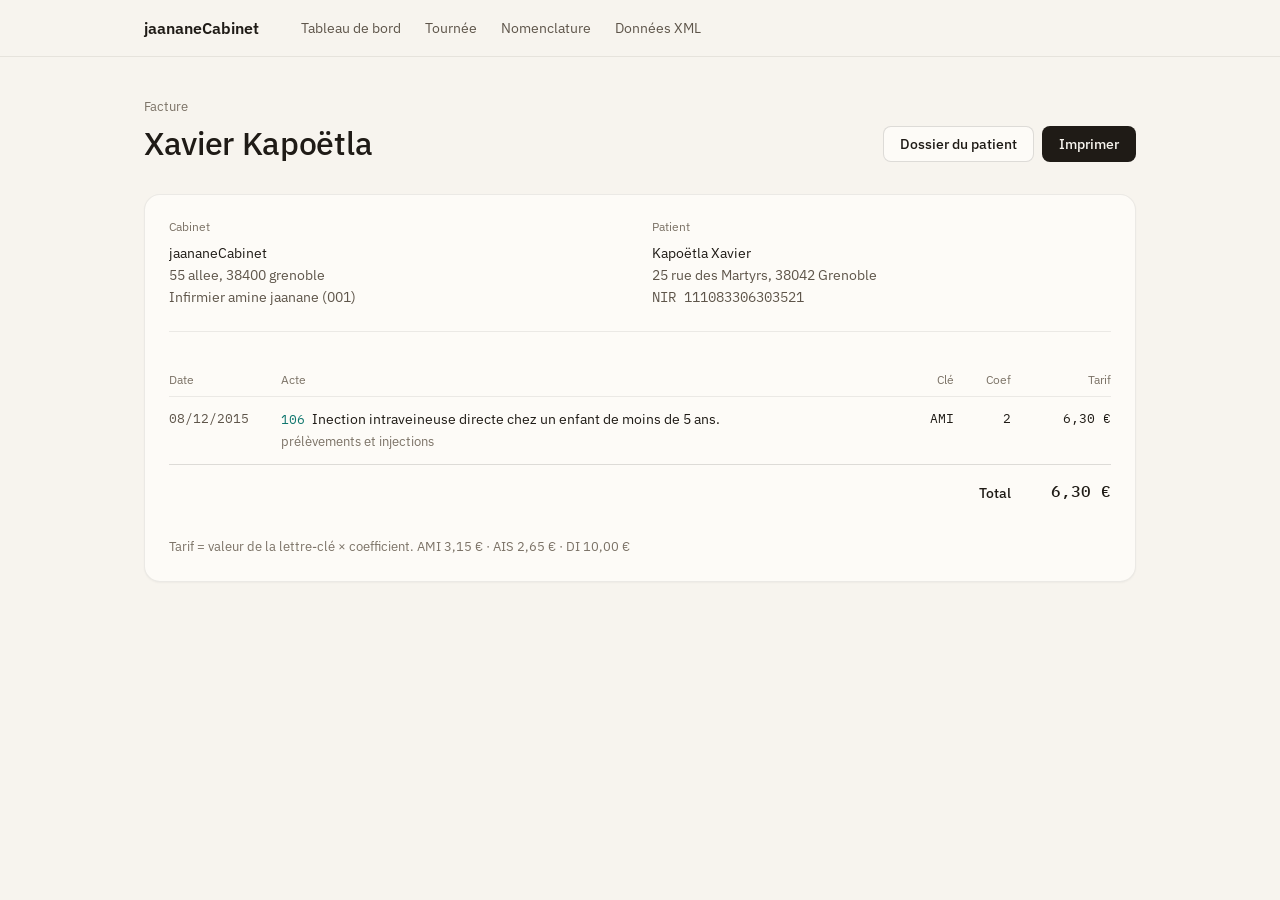
==== data/html/facture-111083306303521.html @ cecd2a04 "Tableau de bord, factures et nomenclature - index.html : chiffres du cabinet, montant par patient, a" ====
<!DOCTYPE html>
<html lang="fr">
<head>
<meta http-equiv="Content-Type" content="text/html; charset=UTF-8">
<meta name="viewport" content="width=device-width, initial-scale=1">
<title>Facture</title>
<link rel="preconnect" href="https://fonts.googleapis.com">
<link rel="preconnect" href="https://fonts.gstatic.com" crossorigin="">
<link rel="stylesheet" href="https://fonts.googleapis.com/css2?family=IBM+Plex+Mono:wght@400;500&amp;family=IBM+Plex+Sans:wght@400;500&amp;display=swap">
<link rel="stylesheet" href="../css/commun.css">
<link rel="stylesheet" href="../css/facture.css">
</head>
<body>
<header class="barre"><div class="barre-contenu">
<a class="marque" href="index.html">jaananeCabinet</a><nav class="nav" aria-label="Navigation principale"><a href="index.html">Tableau de bord</a><a href="infirmier.html">Tournée</a><a href="nomenclature.html">Nomenclature</a><a href="../xml/cabinet.xml">Données XML</a></nav>
</div></header><main class="page"><header class="entete entete-actions"><div>
<p class="surtitre">Facture</p>
<h1>Xavier Kapoëtla</h1>
</div>
<div class="actions">
<a class="bouton bouton-secondaire" href="patient-111083306303521.html">Dossier du patient</a><button class="bouton" type="button" onclick="window.print()">Imprimer</button>
</div></header><section class="carte"><div class="parties">
<div>
<h2>Cabinet</h2>
<p>jaananeCabinet</p>
<p class="secondaire">55 allee, 38400 grenoble</p>
<p class="secondaire">Infirmier amine jaanane (001)</p>
</div>
<div>
<h2>Patient</h2>
<p>Kapoëtla Xavier</p>
<p class="secondaire">25 rue des Martyrs, 38042 Grenoble</p>
<p class="secondaire mono">NIR 111083306303521</p>
</div>
</div>
<div class="defilement"><table class="lignes">
<thead><tr>
<th scope="col">Date</th>
<th scope="col">Acte</th>
<th scope="col" class="nombre">Clé</th>
<th scope="col" class="nombre">Coef</th>
<th scope="col" class="nombre">Tarif</th>
</tr></thead>
<tbody><tr>
<td class="date"><time datetime="2015-12-08">08/12/2015</time></td>
<td>
<span class="acte-intitule"><span class="mono">106</span> Inection intraveineuse directe chez un enfant de moins de 5 ans.</span><span class="acte-type">prélèvements et injections</span>
</td>
<td class="nombre">AMI</td>
<td class="nombre">2</td>
<td class="nombre">6,30 €</td>
</tr></tbody>
<tfoot><tr>
<th scope="row" colspan="4">Total</th>
<td class="nombre total">6,30 €</td>
</tr></tfoot>
</table></div>
<p class="note">Tarif = valeur de la lettre-clé × coefficient. AMI 3,15 € · AIS 2,65 € · DI 10,00 €</p></section></main>
</body>
</html>
---- data/css/commun.css ----
/* Styles partagés par toutes les pages du cabinet */

:root {
    --fond: #f7f4ee;
    --carte: #fdfbf7;
    --releve: #efe9df;
    --trait: rgba(31, 27, 22, 0.08);
    --trait-fort: rgba(31, 27, 22, 0.14);
    --texte: #1f1b16;
    --texte-2: #5e554a;
    --texte-3: #7b7266;
    --accent: #0f766e;
    --accent-fond: rgba(15, 118, 110, 0.07);
    --accent-trait: rgba(15, 118, 110, 0.2);
    --ombre: 0 1px 2px rgba(0, 0, 0, 0.04);

    --police: "IBM Plex Sans", system-ui, -apple-system, "Segoe UI", sans-serif;
    --mono: "IBM Plex Mono", ui-monospace, "Cascadia Mono", Consolas, monospace;
    --courbe: cubic-bezier(0.22, 1, 0.36, 1);
    --largeur: 1040px;

    color-scheme: light dark;
}

@media (prefers-color-scheme: dark) {
    :root {
        --fond: #161513;
        --carte: #1c1a18;
        --releve: #262421;
        --trait: rgba(239, 233, 222, 0.08);
        --trait-fort: rgba(239, 233, 222, 0.14);
        --texte: #efe9de;
        --texte-2: #aaa398;
        --texte-3: #8a847a;
        --accent: #5fc4b6;
        --accent-fond: rgba(95, 196, 182, 0.1);
        --accent-trait: rgba(95, 196, 182, 0.24);
        --ombre: none;
    }
}

*,
*::before,
*::after {
    box-sizing: border-box;
    margin: 0;
    padding: 0;
}

body {
    font-family: var(--police);
    font-size: 15px;
    line-height: 22px;
    color: var(--texte);
    background: var(--fond);
    -webkit-font-smoothing: antialiased;
}

/* Liens */

a {
    color: inherit;
    text-decoration: none;
    border-radius: 4px;
    transition: color 150ms var(--courbe), background-color 150ms var(--courbe);
}

a:hover {
    color: var(--accent);
}

a:focus-visible,
button:focus-visible {
    outline: 2px solid var(--accent);
    outline-offset: 2px;
}

/* Barre du haut */

.barre {
    border-bottom: 1px solid var(--trait);
    background: var(--fond);
}

.barre-contenu {
    display: flex;
    align-items: center;
    gap: 32px;
    max-width: var(--largeur);
    min-height: 56px;
    margin: 0 auto;
    padding: 0 24px;
}

.marque {
    flex: none;
    font-size: 16px;
    line-height: 1;
    font-weight: 600;
}

.nav {
    display: flex;
    gap: 4px;
    font-size: 14px;
    line-height: 20px;
    color: var(--texte-2);
}

.nav a {
    padding: 6px 10px;
    border-radius: 8px;
    white-space: nowrap;
}

.nav a:hover {
    color: var(--texte);
    background: var(--releve);
}

.nav a[aria-current="page"] {
    font-weight: 500;
    color: var(--texte);
    background: var(--releve);
}

/* Page */

.page {
    max-width: var(--largeur);
    margin: 0 auto;
    padding: 40px 24px 96px;
}

.entete {
    margin-bottom: 32px;
}

.entete-actions {
    display: flex;
    flex-wrap: wrap;
    align-items: flex-end;
    justify-content: space-between;
    gap: 16px 24px;
}

.surtitre {
    margin-bottom: 8px;
    font-size: 13px;
    line-height: 20px;
    color: var(--texte-3);
}

h1 {
    font-size: 32px;
    line-height: 1.15;
    font-weight: 500;
    letter-spacing: -0.01em;
}

.resume {
    margin-top: 8px;
    color: var(--texte-2);
    font-variant-numeric: tabular-nums;
}

.resume strong {
    font-weight: 500;
    color: var(--accent);
}

.nir {
    margin-top: 8px;
    font-family: var(--mono);
    font-size: 13px;
    line-height: 20px;
    color: var(--texte-2);
    font-variant-numeric: tabular-nums;
}

h2 {
    font-size: 16px;
    line-height: 24px;
    font-weight: 500;
}

h3 {
    margin-bottom: 4px;
    font-size: 13px;
    line-height: 20px;
    font-weight: 500;
    color: var(--texte-2);
}

.meta {
    font-family: var(--mono);
    font-size: 12px;
    line-height: 16px;
    color: var(--texte-3);
    font-variant-numeric: tabular-nums;
    white-space: nowrap;
}

.mono {
    font-family: var(--mono);
    font-variant-numeric: tabular-nums;
}

.secondaire {
    color: var(--texte-2);
}

/* Cartes */

.carte {
    padding: 24px;
    background: var(--carte);
    border: 1px solid var(--trait);
    border-radius: 16px;
    box-shadow: var(--ombre);
}

.carte + .carte {
    margin-top: 16px;
}

.carte > h2,
.carte-titre {
    margin-bottom: 16px;
}

.carte-titre {
    display: flex;
    flex-wrap: wrap;
    align-items: baseline;
    justify-content: space-between;
    gap: 4px 16px;
}

/* Liste clé : valeur */

.fiche {
    display: grid;
    grid-template-columns: 96px 1fr;
    gap: 8px 16px;
    font-size: 14px;
    line-height: 20px;
}

.fiche dt {
    color: var(--texte-3);
}

/* Boutons */

.actions {
    display: flex;
    flex-wrap: wrap;
    gap: 8px;
}

.bouton {
    display: inline-flex;
    align-items: center;
    height: 36px;
    padding: 0 16px;
    font: inherit;
    font-size: 14px;
    font-weight: 500;
    color: var(--fond);
    background: var(--texte);
    border: 1px solid transparent;
    border-radius: 8px;
    cursor: pointer;
    transition: opacity 150ms var(--courbe), transform 150ms var(--courbe);
}

.bouton:hover {
    color: var(--fond);
    opacity: 0.88;
}

.bouton:active {
    transform: scale(0.98);
}

.bouton-secondaire {
    color: var(--texte);
    background: var(--carte);
    border-color: var(--trait-fort);
}

.bouton-secondaire:hover {
    color: var(--texte);
    background: var(--releve);
    opacity: 1;
}

/* Tableaux */

.defilement {
    overflow-x: auto;
}

table {
    width: 100%;
    border-collapse: collapse;
    font-size: 14px;
    line-height: 20px;
}

th {
    padding: 8px 16px 8px 0;
    text-align: left;
    font-size: 12px;
    line-height: 16px;
    font-weight: 400;
    color: var(--texte-3);
    border-bottom: 1px solid var(--trait);
}

td {
    padding: 12px 16px 12px 0;
    vertical-align: top;
    border-bottom: 1px solid var(--trait);
}

th:last-child,
td:last-child {
    padding-right: 0;
}

tbody tr:last-child td {
    border-bottom: none;
}

.date {
    font-family: var(--mono);
    font-size: 13px;
    color: var(--texte-2);
    font-variant-numeric: tabular-nums;
    white-space: nowrap;
}

.montant,
.nombre {
    text-align: right;
    font-variant-numeric: tabular-nums;
    white-space: nowrap;
}

td.montant {
    font-family: var(--mono);
    font-size: 13px;
}

/* Actes et code NGAP (signature) */

.actes {
    display: grid;
    gap: 8px;
    list-style: none;
}

.actes li {
    display: flex;
    align-items: baseline;
    gap: 12px;
}

.code {
    flex: none;
    display: inline-block;
    min-width: 120px;
    padding: 2px 6px;
    font-family: var(--mono);
    font-size: 12px;
    line-height: 16px;
    color: var(--accent);
    background: var(--accent-fond);
    border: 1px solid var(--accent-trait);
    border-radius: 4px;
    font-variant-numeric: tabular-nums;
    white-space: nowrap;
}

/* Petits écrans */

@media (max-width: 720px) {
    .barre-contenu {
        flex-wrap: wrap;
        gap: 0;
        padding: 12px 16px 8px;
    }

    .marque {
        width: 100%;
        padding: 4px 0 8px;
    }

    .nav {
        margin: 0 -10px;
        overflow-x: auto;
    }

    .page {
        padding: 24px 16px 64px;
    }

    h1 {
        font-size: 28px;
    }

    .carte {
        padding: 20px;
        border-radius: 12px;
    }

    .fiche {
        grid-template-columns: 80px 1fr;
    }

    .actes li {
        flex-direction: column;
        gap: 4px;
    }

    .code {
        min-width: 0;
    }
}

/* Impression */

@media print {
    :root {
        --fond: #ffffff;
        --carte: #ffffff;
        --ombre: none;
    }

    .barre,
    .actions {
        display: none;
    }

    .page {
        max-width: none;
        padding: 0;
    }

    .carte {
        break-inside: avoid;
    }
}
---- data/css/facture.css ----
/* Facture d'un patient (data/xslt/facture.xsl) ; la base est dans commun.css */

.parties {
    display: grid;
    grid-template-columns: 1fr 1fr;
    gap: 24px;
    margin-bottom: 32px;
    padding-bottom: 24px;
    border-bottom: 1px solid var(--trait);
    font-size: 14px;
    line-height: 20px;
}

.parties h2 {
    margin-bottom: 8px;
    font-size: 12px;
    line-height: 16px;
    font-weight: 400;
    color: var(--texte-3);
}

.parties p + p {
    margin-top: 2px;
}

.lignes th:first-child,
.lignes td:first-child {
    width: 112px;
}

.acte-intitule {
    display: block;
}

.acte-intitule .mono {
    margin-right: 4px;
    font-size: 13px;
    color: var(--accent);
}

.acte-type {
    display: block;
    margin-top: 2px;
    font-size: 13px;
    color: var(--texte-3);
}

.lignes td.nombre {
    font-family: var(--mono);
    font-size: 13px;
}

.lignes tfoot th,
.lignes tfoot td {
    padding-top: 16px;
    border-top: 1px solid var(--trait-fort);
    border-bottom: none;
    font-size: 14px;
    font-weight: 500;
    color: var(--texte);
    text-align: right;
}

.lignes tfoot td.total {
    font-size: 16px;
}

.note {
    margin-top: 24px;
    font-size: 13px;
    line-height: 20px;
    color: var(--texte-3);
}

@media (max-width: 600px) {
    .parties {
        grid-template-columns: 1fr;
    }

    .lignes {
        min-width: 560px;
    }
}
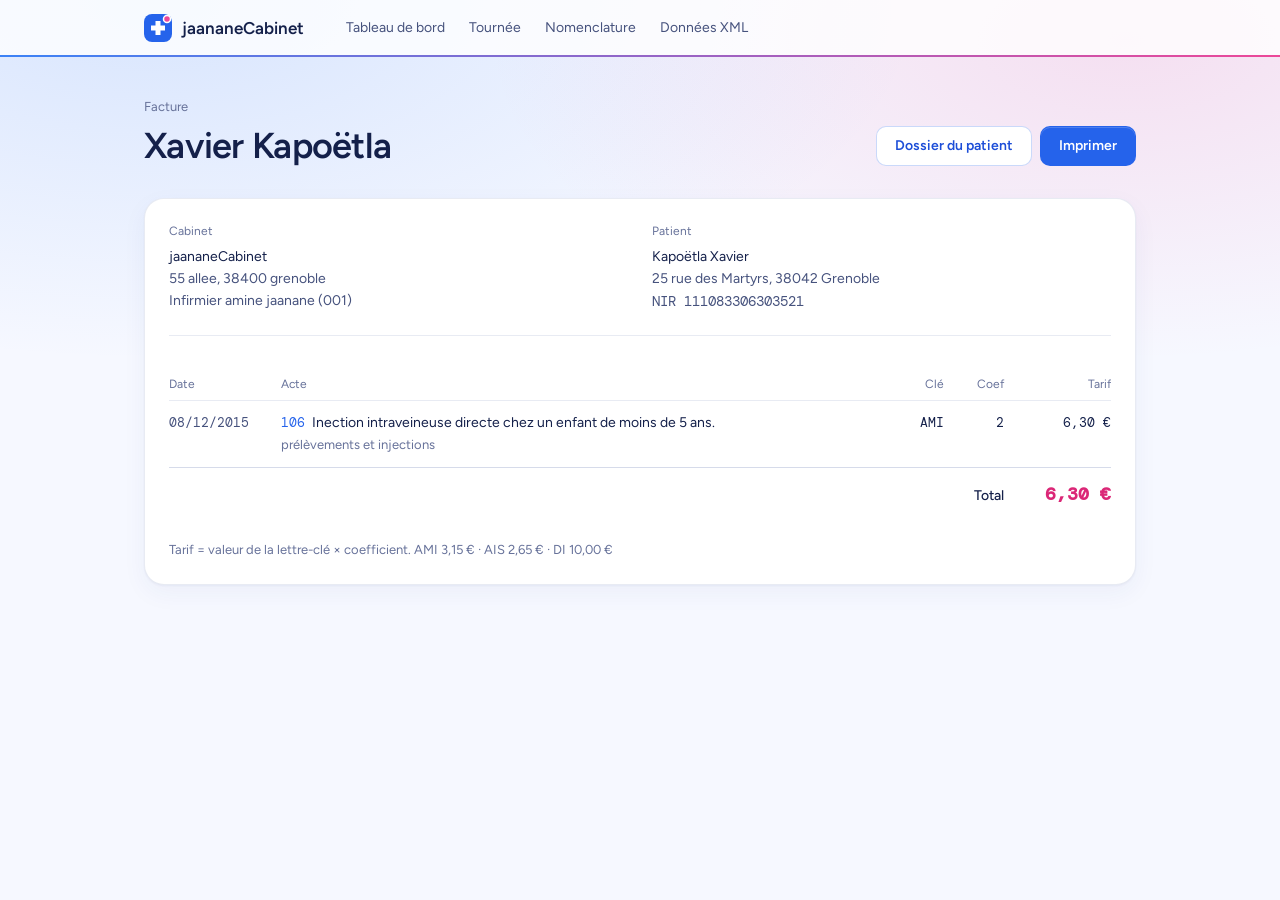
==== commit 87c9ef3a: "Nouvelle palette claire bleu et rose Thème toujours clair, bleu pour la navigation et les codes d'ac" ====
--- a/data/html/facture-111083306303521.html
+++ b/data/html/facture-111083306303521.html
@@ -6,13 +6,13 @@
 <title>Facture</title>
 <link rel="preconnect" href="https://fonts.googleapis.com">
 <link rel="preconnect" href="https://fonts.gstatic.com" crossorigin="">
-<link rel="stylesheet" href="https://fonts.googleapis.com/css2?family=IBM+Plex+Mono:wght@400;500&amp;family=IBM+Plex+Sans:wght@400;500&amp;display=swap">
+<link rel="stylesheet" href="https://fonts.googleapis.com/css2?family=DM+Mono:wght@400;500&amp;family=Figtree:wght@400;500;600&amp;display=swap">
 <link rel="stylesheet" href="../css/commun.css">
 <link rel="stylesheet" href="../css/facture.css">
 </head>
 <body>
 <header class="barre"><div class="barre-contenu">
-<a class="marque" href="index.html">jaananeCabinet</a><nav class="nav" aria-label="Navigation principale"><a href="index.html">Tableau de bord</a><a href="infirmier.html">Tournée</a><a href="nomenclature.html">Nomenclature</a><a href="../xml/cabinet.xml">Données XML</a></nav>
+<a class="marque" href="index.html"><svg class="logo" width="28" height="28" viewBox="0 0 28 28" aria-hidden="true"><rect width="28" height="28" rx="8" fill="#2563eb"></rect><path d="M11.5 7h5v4.5H21v5h-4.5V21h-5v-4.5H7v-5h4.5z" fill="#ffffff"></path><circle cx="23" cy="5" r="3.5" fill="#ec4899" stroke="#ffffff" stroke-width="1.5"></circle></svg><span>jaananeCabinet</span></a><nav class="nav" aria-label="Navigation principale"><a href="index.html">Tableau de bord</a><a href="infirmier.html">Tournée</a><a href="nomenclature.html">Nomenclature</a><a href="../xml/cabinet.xml">Données XML</a></nav>
 </div></header><main class="page"><header class="entete entete-actions"><div>
 <p class="surtitre">Facture</p>
 <h1>Xavier Kapoëtla</h1>
--- a/data/css/commun.css
+++ b/data/css/commun.css
@@ -1,42 +1,37 @@
 /* Styles partagés par toutes les pages du cabinet */
 
+/* Palette claire bleu et rose, toujours en thème clair */
 :root {
-    --fond: #f7f4ee;
-    --carte: #fdfbf7;
-    --releve: #efe9df;
-    --trait: rgba(31, 27, 22, 0.08);
-    --trait-fort: rgba(31, 27, 22, 0.14);
-    --texte: #1f1b16;
-    --texte-2: #5e554a;
-    --texte-3: #7b7266;
-    --accent: #0f766e;
-    --accent-fond: rgba(15, 118, 110, 0.07);
-    --accent-trait: rgba(15, 118, 110, 0.2);
-    --ombre: 0 1px 2px rgba(0, 0, 0, 0.04);
-
-    --police: "IBM Plex Sans", system-ui, -apple-system, "Segoe UI", sans-serif;
-    --mono: "IBM Plex Mono", ui-monospace, "Cascadia Mono", Consolas, monospace;
+    --fond: #f6f8ff;
+    --carte: #ffffff;
+    --releve: #edf2ff;
+    --trait: rgba(30, 58, 138, 0.1);
+    --trait-fort: rgba(30, 58, 138, 0.18);
+    --texte: #14204a;
+    --texte-2: #46527d;
+    --texte-3: #67729a;
+
+    /* Bleu : couleur principale (navigation, boutons, codes d'actes) */
+    --accent: #2563eb;
+    --accent-fonce: #1d4ed8;
+    --accent-fond: #eaf1ff;
+    --accent-trait: rgba(37, 99, 235, 0.24);
+
+    /* Rose : mises en avant (montants, totaux, actes réalisés) */
+    --rose: #db2777;
+    --rose-vif: #ec4899;
+    --rose-fond: #fdebf4;
+    --rose-trait: rgba(219, 39, 119, 0.24);
+
+    --degrade: linear-gradient(90deg, #3b82f6, #ec4899);
+    --ombre: 0 1px 2px rgba(30, 58, 138, 0.05), 0 8px 24px rgba(30, 58, 138, 0.05);
+
+    --police: "Figtree", system-ui, -apple-system, "Segoe UI", sans-serif;
+    --mono: "DM Mono", ui-monospace, "Cascadia Mono", Consolas, monospace;
     --courbe: cubic-bezier(0.22, 1, 0.36, 1);
     --largeur: 1040px;
 
-    color-scheme: light dark;
-}
-
-@media (prefers-color-scheme: dark) {
-    :root {
-        --fond: #161513;
-        --carte: #1c1a18;
-        --releve: #262421;
-        --trait: rgba(239, 233, 222, 0.08);
-        --trait-fort: rgba(239, 233, 222, 0.14);
-        --texte: #efe9de;
-        --texte-2: #aaa398;
-        --texte-3: #8a847a;
-        --accent: #5fc4b6;
-        --accent-fond: rgba(95, 196, 182, 0.1);
-        --accent-trait: rgba(95, 196, 182, 0.24);
-        --ombre: none;
-    }
+    color-scheme: light;
 }
 
 *,
@@ -52,7 +47,12 @@
     font-size: 15px;
     line-height: 22px;
     color: var(--texte);
-    background: var(--fond);
+    /* Lavis bleu puis rose en haut de page, qui se fond dans le fond */
+    background:
+        radial-gradient(ellipse 60% 360px at 12% 0, rgba(59, 130, 246, 0.16), transparent),
+        radial-gradient(ellipse 50% 320px at 88% 40px, rgba(236, 72, 153, 0.14), transparent),
+        var(--fond);
+    background-repeat: no-repeat;
     -webkit-font-smoothing: antialiased;
 }
 
@@ -78,8 +78,20 @@
 /* Barre du haut */
 
 .barre {
+    position: relative;
+    background: rgba(255, 255, 255, 0.8);
     border-bottom: 1px solid var(--trait);
-    background: var(--fond);
+}
+
+/* Fin filet bleu → rose sous la barre */
+.barre::after {
+    content: "";
+    position: absolute;
+    right: 0;
+    bottom: -1px;
+    left: 0;
+    height: 2px;
+    background: var(--degrade);
 }
 
 .barre-contenu {
@@ -93,10 +105,23 @@
 }
 
 .marque {
+    display: inline-flex;
+    align-items: center;
+    gap: 10px;
     flex: none;
-    font-size: 16px;
+    font-size: 17px;
     line-height: 1;
     font-weight: 600;
+    color: var(--texte);
+}
+
+.marque:hover {
+    color: var(--accent);
+}
+
+.logo {
+    flex: none;
+    display: block;
 }
 
 .nav {
@@ -114,14 +139,14 @@
 }
 
 .nav a:hover {
-    color: var(--texte);
-    background: var(--releve);
+    color: var(--accent-fonce);
+    background: var(--accent-fond);
 }
 
 .nav a[aria-current="page"] {
-    font-weight: 500;
-    color: var(--texte);
-    background: var(--releve);
+    font-weight: 600;
+    color: var(--accent-fonce);
+    background: var(--accent-fond);
 }
 
 /* Page */
@@ -152,10 +177,10 @@
 }
 
 h1 {
-    font-size: 32px;
+    font-size: 36px;
     line-height: 1.15;
-    font-weight: 500;
-    letter-spacing: -0.01em;
+    font-weight: 600;
+    letter-spacing: -0.02em;
 }
 
 .resume {
@@ -165,8 +190,8 @@
 }
 
 .resume strong {
-    font-weight: 500;
-    color: var(--accent);
+    font-weight: 600;
+    color: var(--rose);
 }
 
 .nir {
@@ -179,9 +204,9 @@
 }
 
 h2 {
-    font-size: 16px;
+    font-size: 17px;
     line-height: 24px;
-    font-weight: 500;
+    font-weight: 600;
 }
 
 h3 {
@@ -216,7 +241,7 @@
     padding: 24px;
     background: var(--carte);
     border: 1px solid var(--trait);
-    border-radius: 16px;
+    border-radius: 20px;
     box-shadow: var(--ombre);
 }
 
@@ -262,22 +287,23 @@
 .bouton {
     display: inline-flex;
     align-items: center;
-    height: 36px;
-    padding: 0 16px;
+    height: 40px;
+    padding: 0 18px;
     font: inherit;
     font-size: 14px;
-    font-weight: 500;
-    color: var(--fond);
-    background: var(--texte);
+    font-weight: 600;
+    color: #ffffff;
+    background: var(--accent);
     border: 1px solid transparent;
-    border-radius: 8px;
+    border-radius: 10px;
+    box-shadow: inset 0 1px 0 rgba(255, 255, 255, 0.18);
     cursor: pointer;
-    transition: opacity 150ms var(--courbe), transform 150ms var(--courbe);
+    transition: background-color 150ms var(--courbe), transform 150ms var(--courbe);
 }
 
 .bouton:hover {
-    color: var(--fond);
-    opacity: 0.88;
+    color: #ffffff;
+    background: var(--accent-fonce);
 }
 
 .bouton:active {
@@ -285,15 +311,15 @@
 }
 
 .bouton-secondaire {
-    color: var(--texte);
+    color: var(--accent-fonce);
     background: var(--carte);
-    border-color: var(--trait-fort);
+    border-color: var(--accent-trait);
+    box-shadow: none;
 }
 
 .bouton-secondaire:hover {
-    color: var(--texte);
-    background: var(--releve);
-    opacity: 1;
+    color: var(--accent-fonce);
+    background: var(--accent-fond);
 }
 
 /* Tableaux */
@@ -352,6 +378,8 @@
 td.montant {
     font-family: var(--mono);
     font-size: 13px;
+    font-weight: 500;
+    color: var(--rose);
 }
 
 /* Actes et code NGAP (signature) */
@@ -376,10 +404,10 @@
     font-family: var(--mono);
     font-size: 12px;
     line-height: 16px;
-    color: var(--accent);
+    color: var(--accent-fonce);
     background: var(--accent-fond);
     border: 1px solid var(--accent-trait);
-    border-radius: 4px;
+    border-radius: 6px;
     font-variant-numeric: tabular-nums;
     white-space: nowrap;
 }
@@ -439,6 +467,10 @@
         --ombre: none;
     }
 
+    body {
+        background: #ffffff;
+    }
+
     .barre,
     .actions {
         display: none;
--- a/data/css/facture.css
+++ b/data/css/facture.css
@@ -62,7 +62,9 @@
 }
 
 .lignes tfoot td.total {
-    font-size: 16px;
+    font-size: 18px;
+    font-weight: 600;
+    color: var(--rose);
 }
 
 .note {
